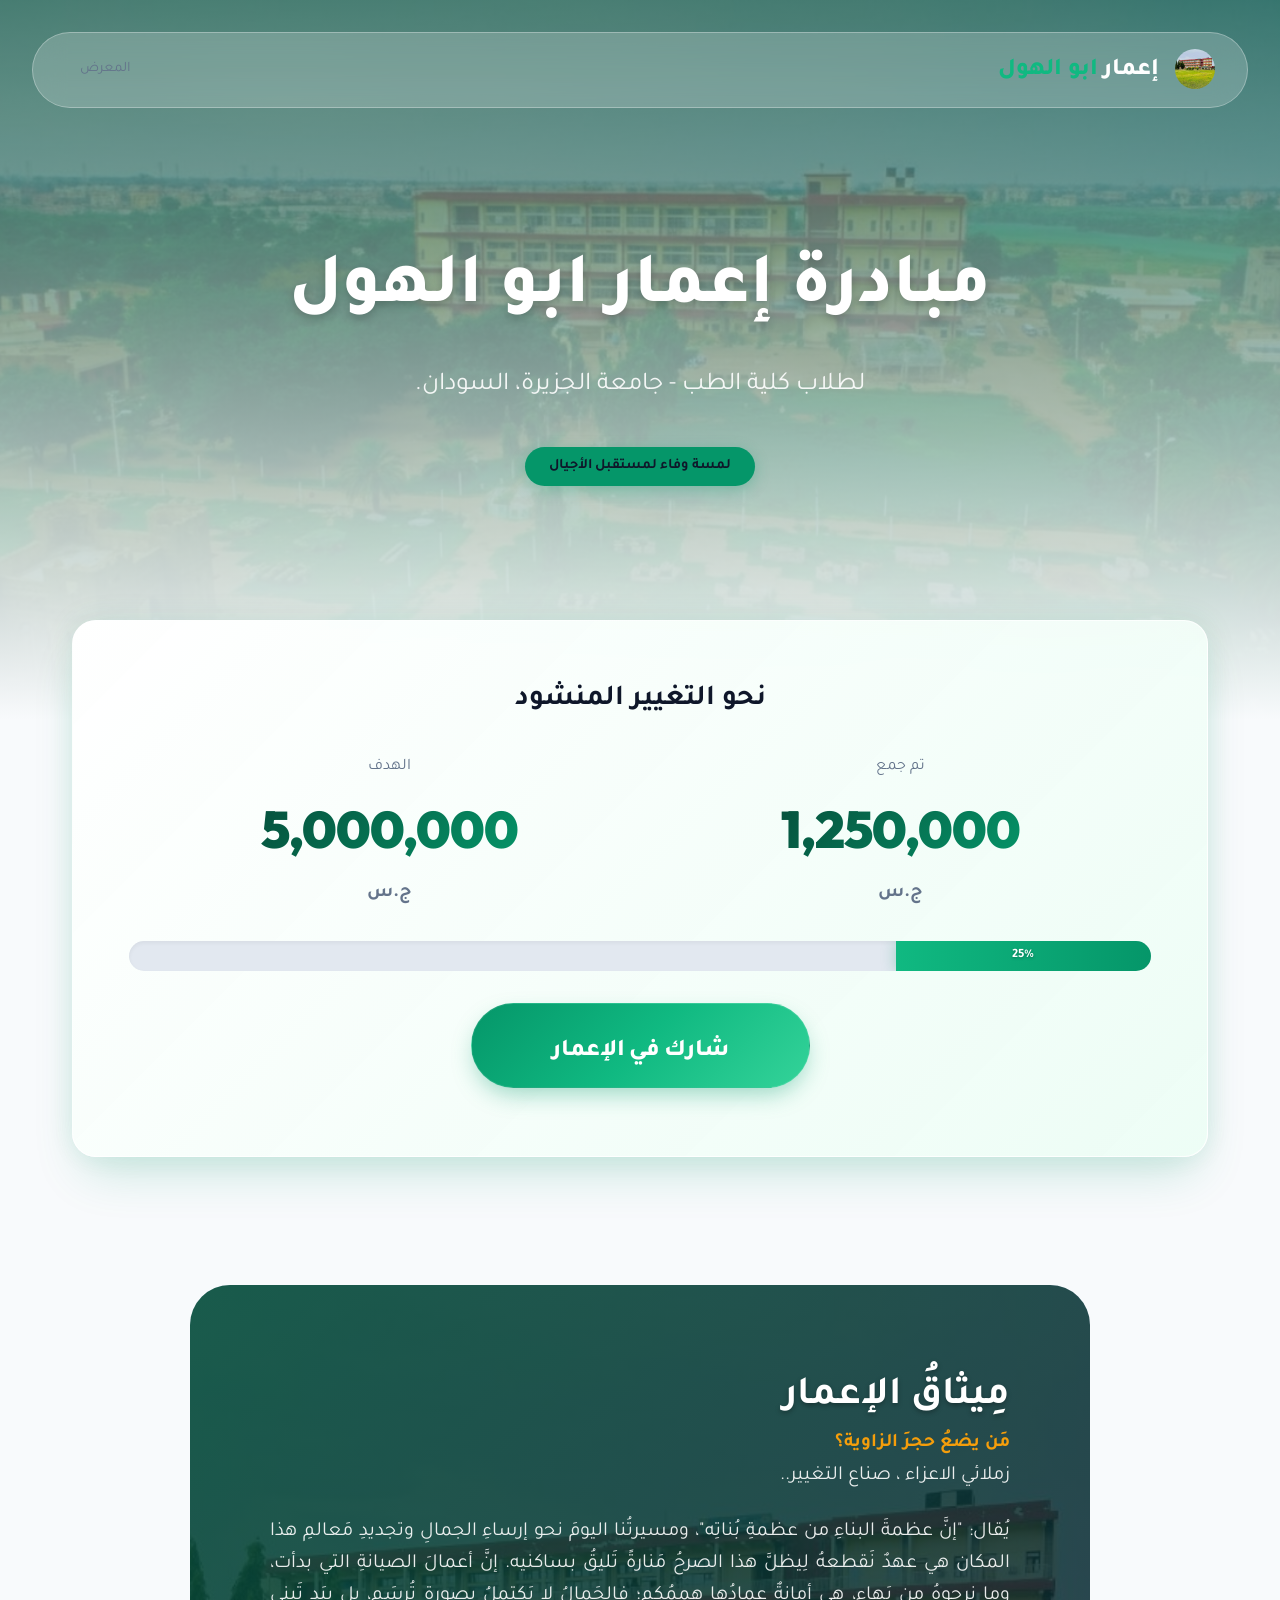
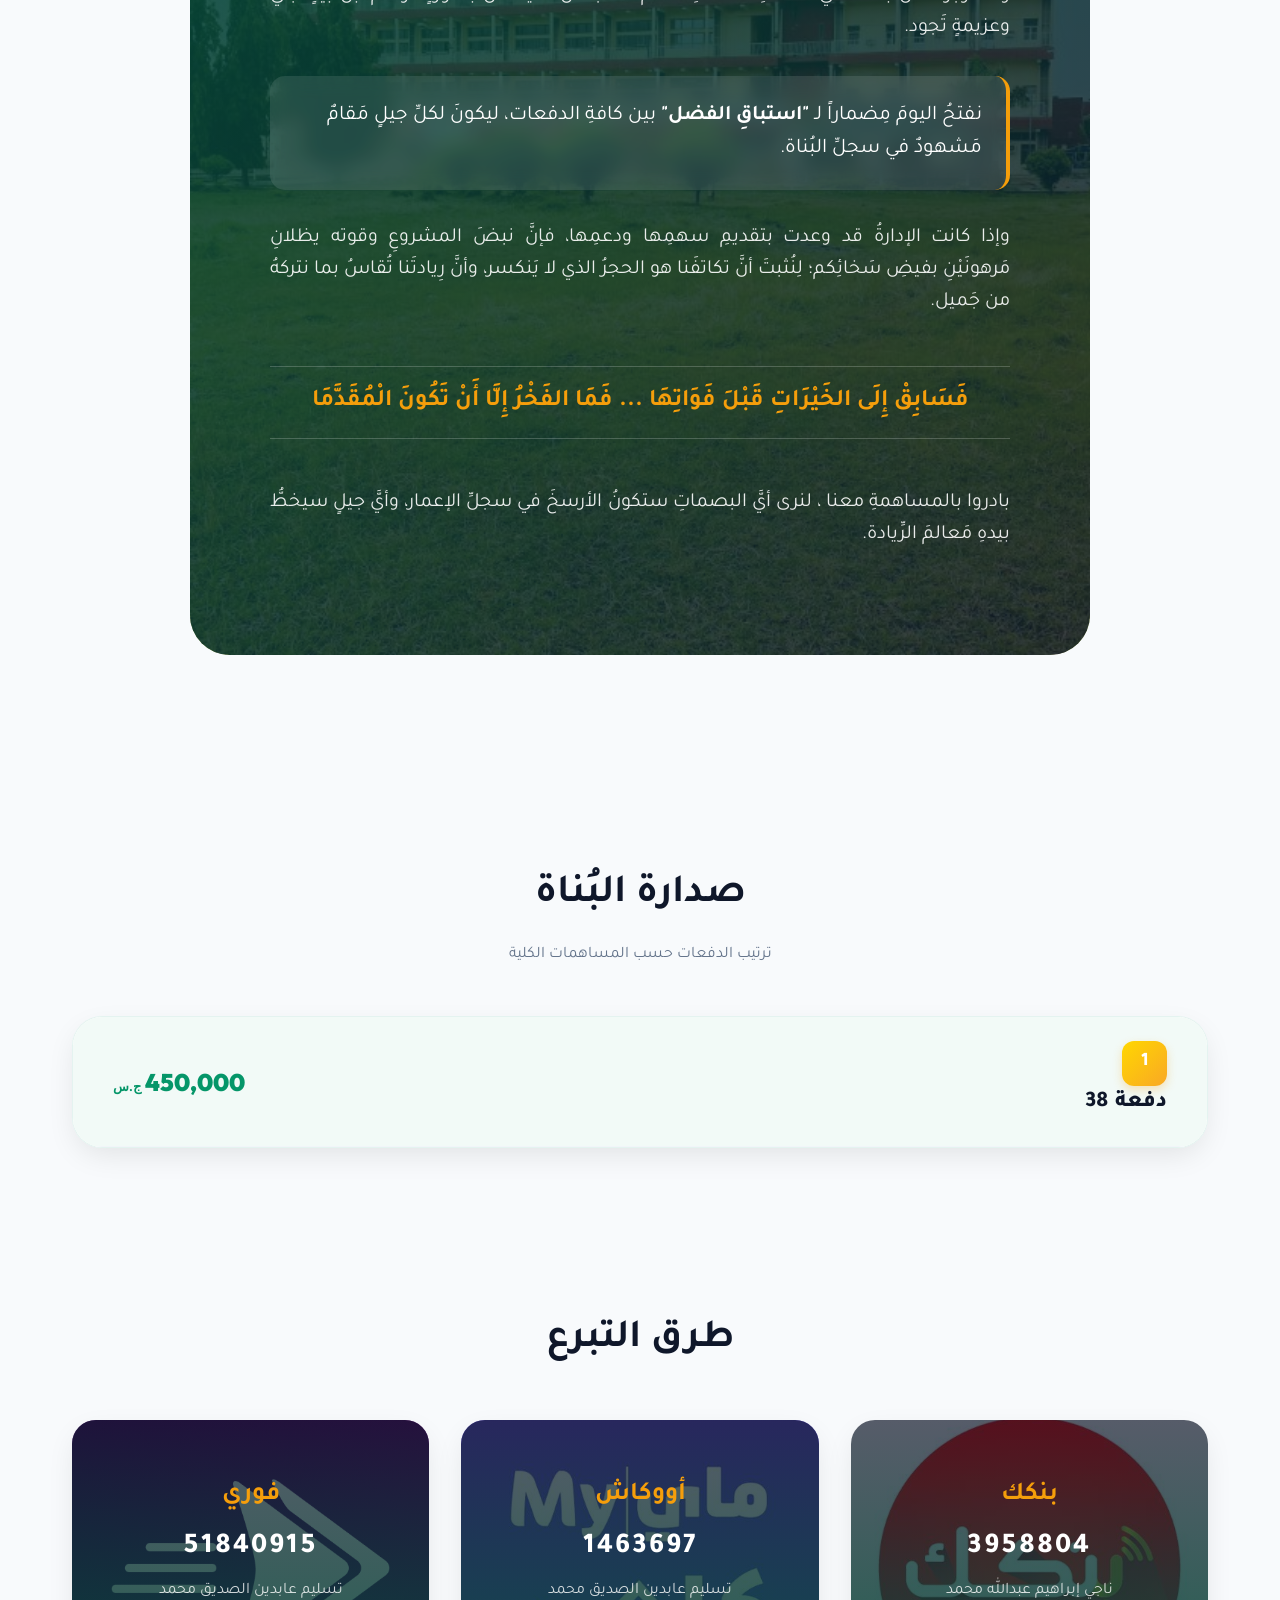
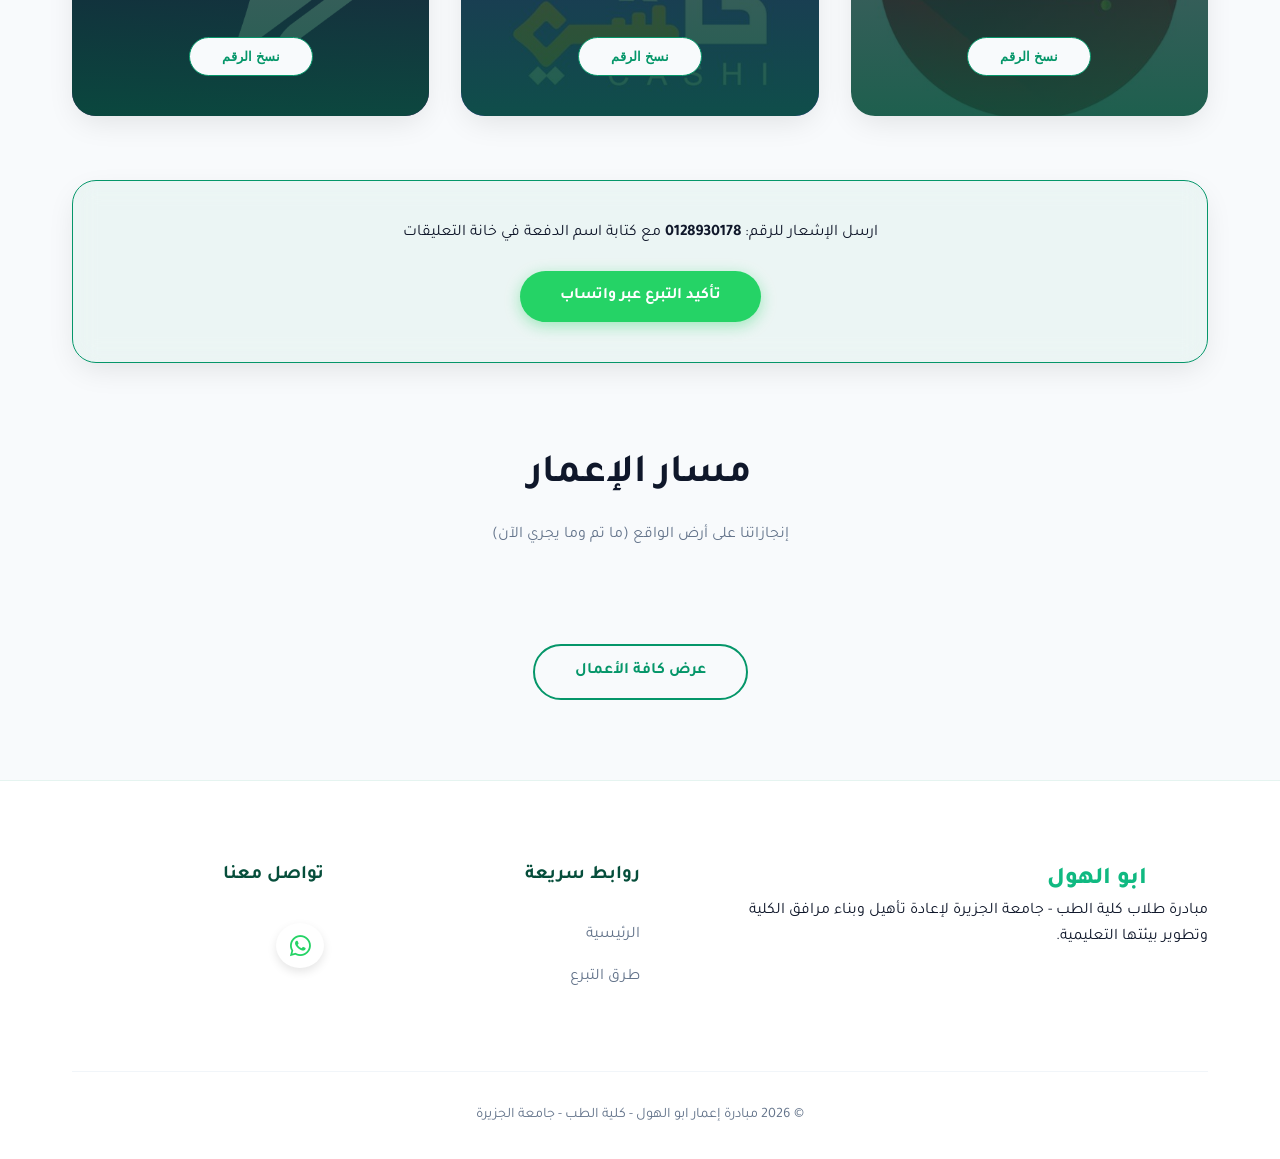
==== index.html @ e721c3b8 "Add files via upload" ====
<!DOCTYPE html>
<html lang="ar" dir="rtl">

<head>
    <meta charset="UTF-8">
    <meta name="viewport" content="width=device-width, initial-scale=1.0">
    <title>إعمار ابو الهول - مبادرة كلية الطب جامعة الجزيرة</title>
    <link rel="stylesheet" href="style.css">
    <link rel="preconnect" href="https://fonts.googleapis.com">
    <link rel="preconnect" href="https://fonts.gstatic.com" crossorigin>
    <link
        href="https://fonts.googleapis.com/css2?family=Outfit:wght@300;400;600;800&family=Tajawal:wght@300;400;700&display=swap"
        rel="stylesheet">
    <link rel="stylesheet" href="https://cdnjs.cloudflare.com/ajax/libs/font-awesome/6.4.0/css/all.min.css">
</head>

<body>
    <div id="app">
        <!-- Hero Section -->
        <header class="hero">
            <div class="hero-overlay"></div>
            <div class="container">
                <nav class="glass-nav">
                    <div class="logo">
                        <img src="assets/emmar.jpg" alt="Logo"
                            style="height: 40px; border-radius: 50%; vertical-align: middle; margin-left: 10px;">
                        إعمار<span>ابو الهول</span>
                    </div>
                    <div class="nav-links">
                        <a href="gallery.html" class="admin-link" style="margin-left: 15px;">المعرض</a>
                    </div>
                </nav>
                <div class="hero-content">
                    <h1 class="fade-in">مبادرة <span>إعمار ابو الهول</span></h1>
                    <p class="fade-in delay-1">لطلاب كلية الطب - جامعة الجزيرة، السودان.</p>
                    <div class="initiative-badge">لمسة وفاء لمستقبل الأجيال </div>
                </div>
            </div>
        </header>

        <!-- Fundraising Progress (Moved here for correct overlap) -->
        <section class="progress-section">
            <div class="container">
                <div class="glass-card progress-card">
                    <h2>نحو التغيير المنشود</h2>
                    <div class="progress-info">
                        <div class="stat">
                            <span class="label">تم جمع</span>
                            <span class="value" id="current-amount">0</span>
                            <span class="currency">ج.س</span>
                        </div>
                        <div class="stat">
                            <span class="label">الهدف</span>
                            <span class="value" id="target-amount">1,000,000</span>
                            <span class="currency">ج.س</span>
                        </div>
                    </div>
                    <div class="progress-bar-container">
                        <div class="progress-bar" id="progress-bar" style="width: 0%">
                            <span class="progress-percentage" id="progress-percentage">0%</span>
                        </div>
                    </div>
                    <div style="text-align: center; margin-top: 2rem;">
                        <a href="#bank-details" class="btn-primary donate-cta"> شارك في الإعمار </a>
                    </div>
                </div>
            </div>
        </section>

        <!--  -->
        <section class="manifesto">
            <div class="container">
                <div class="manifesto-card fade-in">
                    <div class="manifesto-header">
                        <h2>مِيثاقُ الإعمار</h2>
                        <span class="manifesto-subtitle">مَن يضعُ حجرَ الزاوية؟</span>
                    </div>
                    <div class="manifesto-body">
                        <p>زملائي الاعزاء ، صناع التغيير..</p>
                        <p>يُقال: "إنَّ عظمةَ البناءِ من عظمةِ بُناتِه"، ومسيرتُنا اليومَ نحو إرساءِ الجمالِ وتجديدِ
                            مَعالمِ هذا المكان هي عهدٌ نَقطعهُ لِيظلَّ هذا الصرحُ مَنارةً تَليقُ بساكنيه. إنَّ أعمالَ
                            الصيانةِ التي بدأت، وما نرجوهُ من بَهاء، هي أمانةٌ عِمادُها هِممُكم؛ فالجَمالُ لا يَكتملُ
                            بصورةٍ تُرسَم، بل بيَدٍ تَبني وعزيمةٍ تَجود.</p>
                        <div class="manifesto-highlight">
                            نفتحُ اليومَ مِضماراً لـ <strong>"استباقِ الفضل"</strong> بين كافةِ الدفعات، ليكونَ لكلِّ
                            جيلٍ مَقامٌ مَشهودٌ في سجلِّ البُناة.
                        </div>
                        <p>وإذا كانت الإدارةُ قد وعدت بتقديمِ سهمِها ودعمِها، فإنَّ نبضَ المشروعِ وقوته يظلانِ
                            مَرهونَيْنِ بفيضِ سَخائِكم؛ لِنُثبتَ أنَّ تكاتفَنا هو الحجرُ الذي لا يَنكسر، وأنَّ رِيادتَنا
                            تُقاسُ بما نتركهُ من جَميل.</p>
                        <div class="verse">
                            فَسَابِقْ إِلَى الخَيْرَاتِ قَبْلَ فَوَاتِهَا ... فَمَا الفَخْرُ إِلَّا أَنْ تَكُونَ
                            الْمُقَدَّمَا
                        </div>
                        <p>بادروا بالمساهمةِ معنا ، لنرى أيَّ البصماتِ ستكونُ الأرسخَ في سجلِّ الإعمار، وأيَّ جيلٍ
                            سيخطُّ بيدهِ مَعالمَ الرِّيادة.</p>
                    </div>
                </div>
            </div>
        </section>

        <!-- Leaderboard Section -->
        <section class="leaderboard-section">
            <div class="container">
                <h2 class="section-title">صدارة البُناة</h2>
                <p class="section-subtitle">ترتيب الدفعات حسب المساهمات الكلية</p>
                <div class="glass-card leaderboard-card">
                    <div id="leaderboard-container">
                        <!-- Dynamic leaderboard entries will load here -->
                    </div>
                </div>
            </div>
        </section>


        <!-- Bank Transfer Details -->
        <section class="bank-details" id="bank-details">
            <div class="container">
                <h2 class="section-title">طرق التبرع</h2>
                <div class="grid">
                    <div class="glass-card transfer-card" id="bank-bankak">
                        <div class="icon-bank"></div>
                        <h3>بنكك</h3>
                        <p class="account-number">3958804</p>
                        <p class="account-name">ناجي إبراهيم عبدالله محمد</p>
                        <button class="copy-btn" onclick="copyText('3958804')">نسخ الرقم</button>
                    </div>
                    <div class="glass-card transfer-card" id="bank-oowash">
                        <div class="icon-oowash"></div>
                        <h3>أووكاش</h3>
                        <p class="account-number">1463697</p>
                        <p class="account-name">تسليم عابدين الصديق محمد</p>
                        <button class="copy-btn" onclick="copyText('1463697')">نسخ الرقم</button>
                    </div>
                    <div class="glass-card transfer-card" id="bank-fawry">
                        <div class="icon-fawry"></div>
                        <h3>فوري</h3>
                        <p class="account-number">51840915</p>
                        <p class="account-name">تسليم عابدين الصديق محمد</p>
                        <button class="copy-btn" onclick="copyText('51840915')">نسخ الرقم</button>
                    </div>
                </div>
                <div class="instruction-banner glass-card">
                    <p>ارسل الإشعار للرقم: <strong>0128930178</strong> مع كتابة اسم الدفعة في خانة التعليقات</p>
                    <a href="https://wa.me/249128930178" target="_blank" class="whatsapp-btn">
                        تأكيد التبرع عبر واتساب
                    </a>
                </div>
            </div>
        </section>

        <section class="gallery">
            <div class="container">
                <h2 class="section-title">مسار الإعمار</h2>
                <p class="section-subtitle">إنجازاتنا على أرض الواقع (ما تم وما يجري الآن)</p>
                <div class="gallery-grid" id="work-progress-gallery">
                    <!-- Dynamic content will load here -->
                </div>
                <div class="view-all-container">
                    <a href="gallery.html?filter=progress" class="btn-outline">عرض كافة الأعمال</a>
                </div>
            </div>
        </section>


        <footer class="main-footer">
            <div class="container">
                <div class="footer-grid">
                    <div class="footer-col">
                        <div class="logo">إعمار<span>ابو الهول</span></div>
                        <p>مبادرة طلاب كلية الطب - جامعة الجزيرة لإعادة تأهيل وبناء مرافق الكلية وتطوير بيئتها
                            التعليمية.</p>
                    </div>
                    <div class="footer-col">
                        <h3>روابط سريعة</h3>
                        <ul>
                            <li><a href="#">الرئيسية</a></li>
                            <li><a href="#bank-details">طرق التبرع</a></li>
                        </ul>
                    </div>
                    <div class="footer-col">
                        <h3>تواصل معنا</h3>
                        <div class="social-icons">
                            <a href="https://wa.me/249128930178" target="_blank" class="social-icon whatsapp" title="تواصل عبر واتساب">
                                <i class="fab fa-whatsapp"></i>
                            </a>
                        </div>
                    </div>
                </div>
                <div class="footer-bottom">
                    <p>&copy; 2026 مبادرة إعمار ابو الهول - كلية الطب - جامعة الجزيرة</p>
                </div>
            </div>
        </footer>
    </div>

    <script src="app.js"></script>
</body>

</html>
---- style.css ----
:root {
    --primary: #059669; /* Emerald 600 */
    --primary-light: #10b981; /* Emerald 500 */
    --primary-dark: #064e3b; /* Emerald 900 */
    --accent: #f59e0b; /* Amber 500 */
    --bg-light: #f8fafc; /* Slate 50 */
    --card-bg: rgba(255, 255, 255, 0.8);
    --text-dark: #0f172a; /* Slate 900 */
    --text-muted: #64748b; /* Slate 500 */
    --glass-border: rgba(5, 150, 105, 0.1);
    --transition: all 0.3s cubic-bezier(0.4, 0, 0.2, 1);
    --shadow: 0 10px 30px -5px rgba(0, 0, 0, 0.1);
}

* {
    margin: 0;
    padding: 0;
    box-sizing: border-box;
}

body {
    font-family: 'Tajawal', 'Outfit', sans-serif;
    background-color: var(--bg-light);
    color: var(--text-dark);
    line-height: 1.6;
    overflow-x: hidden;
}

.container {
    max-width: 1200px;
    margin: 0 auto;
    padding: 0 2rem;
}

/* Glassmorphism Utilities */
.glass-card {
    background: var(--card-bg);
    backdrop-filter: blur(12px);
    -webkit-backdrop-filter: blur(12px);
    border: 1px solid var(--glass-border);
    border-radius: 24px;
    padding: 2.5rem;
    box-shadow: var(--shadow);
}

/* Animations */
@keyframes fadeInUp {
    from { opacity: 0; transform: translateY(30px); }
    to { opacity: 1; transform: translateY(0); }
}

.fade-in { animation: fadeInUp 0.8s ease-out forwards; }
.delay-1 { animation-delay: 0.2s; }

/* Hero Section */
.hero {
    position: relative;
    height: 80vh;
    min-height: 600px;
    display: flex;
    align-items: center;
    background: url('assets/uofg-med.jpg') center/cover no-repeat;
    background-attachment: fixed;
}

.hero-overlay {
    position: absolute;
    inset: 0;
    background: linear-gradient(to bottom, rgba(6, 78, 59, 0.7), rgba(248, 250, 252, 1));
}

.glass-nav {
    position: absolute;
    top: 2rem;
    left: 2rem;
    right: 2rem;
    display: flex;
    justify-content: space-between;
    align-items: center;
    padding: 1rem 2rem;
    background: rgba(255, 255, 255, 0.2);
    backdrop-filter: blur(15px);
    border-radius: 50px;
    border: 1px solid rgba(255, 255, 255, 0.3);
    z-index: 100;
}

.logo {
    font-size: 1.5rem;
    font-weight: 800;
    color: white;
}

.logo span { color: var(--primary-light); margin-right: 5px; }

.admin-link {
    color: var(--text-muted);
    text-decoration: none;
    font-size: 0.9rem;
    transition: var(--transition);
}

.admin-link:hover { color: var(--primary-light); }

.hero-content {
    position: relative;
    z-index: 1;
    text-align: center;
}

.hero h1 {
    font-size: 4.5rem;
    font-weight: 800;
    margin-bottom: 1rem;
    color: white;
    text-shadow: 0 4px 10px rgba(0,0,0,0.2);
}

.hero p {
    font-size: 1.6rem;
    color: rgba(255,255,255,0.9);
    margin-bottom: 2.5rem;
    font-weight: 400;
}

.initiative-badge {
    display: inline-block;
    padding: 0.5rem 1.5rem;
    background: var(--primary);
    border-radius: 50px;
    font-weight: 700;
    font-size: 0.9rem;
    box-shadow: 0 4px 15px rgba(5, 150, 105, 0.3);
}

/* Progress Section */
.progress-section {
    margin-top: -100px;
    position: relative;
    z-index: 10;
}

.progress-card {
    background: linear-gradient(135deg, rgba(255, 255, 255, 0.98), rgba(236, 253, 245, 0.95));
    backdrop-filter: blur(15px);
    border: 1px solid rgba(255, 255, 255, 0.8);
    box-shadow: 0 25px 50px -12px rgba(5, 150, 105, 0.2), 0 0 30px rgba(5, 150, 105, 0.1);
    padding: 3.5rem;
    position: relative;
    overflow: hidden;
}

.progress-card h2 {
    text-align: center;
    margin-bottom: 2rem;
    font-size: 1.8rem;
}

.progress-info {
    display: flex;
    justify-content: space-around;
    margin-bottom: 2rem;
}

.stat { text-align: center; }
.stat .label { display: block; color: var(--text-muted); font-size: 1rem; margin-bottom: 0.5rem; }
.stat .value { 
    display: block;
    font-size: 3.2rem; 
    font-weight: 900; 
    color: var(--primary); 
    font-family: 'Outfit', sans-serif;
    letter-spacing: -1px;
    margin: 0.5rem 0;
    background: linear-gradient(135deg, var(--primary-dark), var(--primary));
    background-clip: text;
    -webkit-background-clip: text;
    -webkit-text-fill-color: transparent;
}
.stat .currency { font-size: 1.2rem; color: var(--text-muted); font-weight: 700; }

.progress-bar-container {
    height: 30px;
    background: #e2e8f0;
    border-radius: 15px;
    overflow: hidden;
    position: relative;
    box-shadow: inset 0 2px 4px rgba(0,0,0,0.05);
}

@keyframes pulse-emerald {
    0% { transform: scale(1); box-shadow: 0 10px 20px -5px rgba(5, 150, 105, 0.4); }
    50% { transform: scale(1.02); box-shadow: 0 15px 30px -5px rgba(5, 150, 105, 0.5); }
    100% { transform: scale(1); box-shadow: 0 10px 20px -5px rgba(5, 150, 105, 0.4); }
}

.donate-cta {
    display: inline-block;
    width: auto !important;
    padding: 1.4rem 5rem !important;
    font-size: 1.5rem;
    font-weight: 800;
    font-family: 'Outfit', 'Tajawal', sans-serif;
    color: white !important;
    background: linear-gradient(135deg, #059669 0%, #10b981 50%, #34d399 100%);
    border-radius: 50px;
    box-shadow: 0 10px 25px -5px rgba(5, 150, 105, 0.4);
    transition: all 0.4s cubic-bezier(0.175, 0.885, 0.32, 1.275);
    text-decoration: none;
    position: relative;
    overflow: hidden;
    border: 1px solid rgba(255, 255, 255, 0.1);
    animation: pulse-emerald 2.5s infinite ease-in-out;
}

.donate-cta::before {
    content: '';
    position: absolute;
    top: 0;
    left: -100%;
    width: 100%;
    height: 100%;
    background: linear-gradient(90deg, transparent, rgba(255,255,255,0.3), transparent);
    transition: 0.6s;
}

.donate-cta:hover::before {
    left: 100%;
}

.donate-cta:hover {
    transform: translateY(-5px) scale(1.05);
    background: linear-gradient(135deg, #047857 0%, #059669 50%, #10b981 100%);
    box-shadow: 0 20px 35px -10px rgba(5, 150, 105, 0.5);
}

.progress-bar {
    height: 100%;
    background: linear-gradient(to left, var(--primary), var(--primary-light));
    width: 0;
    transition: width 1.5s ease-out;
    display: flex;
    align-items: center;
    justify-content: center;
    position: relative;
    box-shadow: 0 0 15px rgba(5, 150, 105, 0.3);
    animation: pulse-emerald 2s infinite;
}

.progress-percentage {
    font-size: 0.8rem;
    font-weight: 700;
    color: white;
    text-shadow: 0 1px 3px rgba(0,0,0,0.3);
}

/* Bank Details */
.bank-details { padding: 5rem 0; }
.section-title {
    text-align: center;
    font-size: 2.5rem;
    margin-bottom: 1rem;
}

.grid {
    display: grid;
    grid-template-columns: repeat(auto-fit, minmax(300px, 1fr));
    gap: 2rem;
    margin-top: 3rem;
}

.transfer-card {
    text-align: center;
    transition: var(--transition);
    position: relative;
    overflow: hidden;
    color: white;
    border: none;
}

#bank-bankak { background: url('assets/bank of khartoum.jpeg') center/cover no-repeat; }
#bank-oowash { background: url('assets/my cashi.jpeg') center/cover no-repeat; }
#bank-fawry { background: url('assets/فوري.png') center/cover no-repeat; }

.transfer-card::before {
    content: '';
    position: absolute;
    inset: 0;
    background: linear-gradient(to bottom, rgba(15, 23, 42, 0.7), rgba(6, 78, 59, 0.9));
    z-index: 1;
}

.transfer-card > * { position: relative; z-index: 2; }

.transfer-card h3 { margin: 1rem 0 0.5rem; color: var(--accent); font-size: 1.6rem; }
.account-number { font-size: 1.8rem; font-weight: 800; margin: 0.5rem 0; letter-spacing: 2px; color: white; }
.account-name { color: rgba(255,255,255,0.8); font-size: 1rem; }

.copy-btn {
    margin-top: 2rem;
    background: var(--bg-light);
    border: 1px solid var(--primary);
    color: var(--primary);
    padding: 0.7rem 2rem;
    border-radius: 50px;
    cursor: pointer;
    transition: var(--transition);
    font-weight: 700;
}

.copy-btn:hover { background: var(--primary); color: white; transform: scale(1.05); }

.whatsapp-btn {
    display: inline-flex;
    align-items: center;
    gap: 10px;
    margin-top: 1.5rem;
    background: #25D366;
    color: white;
    padding: 0.8rem 2.5rem;
    border-radius: 50px;
    text-decoration: none;
    font-weight: 700;
    transition: var(--transition);
    box-shadow: 0 4px 15px rgba(37, 211, 102, 0.4);
}

.whatsapp-btn:hover { background: #128C7E; transform: translateY(-3px); }

.instruction-banner {
    margin-top: 4rem;
    text-align: center;
    background: rgba(5, 150, 105, 0.05);
    border: 1px solid var(--primary);
}

/* Manifesto */
.manifesto { 
    padding: 8rem 0; 
    background: var(--bg-light);
    position: relative;
}

.manifesto-card {
    max-width: 900px;
    margin: 0 auto;
    padding: 5rem;
    border-radius: 40px;
    background: url('assets/emmar.jpg') center/cover no-repeat;
    background-attachment: fixed;
    position: relative;
    z-index: 2;
    overflow: hidden;
    color: white;
}

.manifesto-card::before {
    content: '';
    position: absolute;
    inset: 0;
    background: linear-gradient(135deg, rgba(6, 78, 59, 0.9), rgba(15, 23, 42, 0.8));
    z-index: -1;
}

.manifesto-header h2 { font-size: 2.5rem; color: white; text-shadow: 0 2px 5px rgba(0,0,0,0.3); }
.manifesto-subtitle { color: var(--accent); font-weight: 700; font-size: 1.2rem; }

.manifesto-body p { margin-bottom: 1.5rem; color: rgba(255, 255, 255, 0.9); font-size: 1.25rem; text-align: justify; }
.manifesto-highlight {
    background: rgba(255, 255, 255, 0.1);
    backdrop-filter: blur(10px);
    padding: 1.5rem;
    border-radius: 15px;
    margin: 2rem 0;
    border-right: 4px solid var(--accent);
    font-size: 1.3rem;
    color: white;
}

.verse {
    font-family: 'Tajawal', serif;
    font-size: 1.5rem;
    font-weight: 700;
    color: var(--accent);
    text-align: center;
    margin: 3rem 0;
    padding: 1rem;
    border-top: 1px solid rgba(255, 255, 255, 0.2);
    border-bottom: 1px solid rgba(255, 255, 255, 0.2);
}

/* Leaderboard */
.leaderboard-section { padding: 5rem 0; background: var(--bg-light); }
.leaderboard-card { padding: 0; overflow: hidden; border-radius: 30px; }

.leader-row {
    display: flex;
    justify-content: space-between;
    align-items: center;
    padding: 1.5rem 2.5rem;
    border-bottom: 1px solid #f1f5f9;
    transition: var(--transition);
    position: relative;
    overflow: hidden;
    background: white;
}

.leader-row::before {
    content: '';
    position: absolute;
    top: 0;
    right: 0;
    bottom: 0;
    width: var(--contribution-width, 0%);
    background: rgba(5, 150, 105, 0.05);
    z-index: 0;
    transition: width 1s ease-out;
}

.leader-row:hover {
    transform: translateX(-10px);
    background: rgba(5, 150, 105, 0.02);
    box-shadow: inset 5px 0 0 var(--primary);
}

.leader-row > * { position: relative; z-index: 1; }

.rank-badge {
    width: 45px;
    height: 45px;
    background: #e2e8f0;
    border-radius: 12px;
    display: flex;
    align-items: center;
    justify-content: center;
    font-weight: 800;
    color: var(--text-dark);
    font-size: 1.2rem;
    box-shadow: 0 2px 5px rgba(0,0,0,0.05);
}

.rank-1 .rank-badge { 
    background: linear-gradient(135deg, #ffd700, #f9a825); 
    color: white; 
    box-shadow: 0 4px 10px rgba(249, 168, 37, 0.3);
}
.rank-2 .rank-badge { 
    background: linear-gradient(135deg, #e2e8f0, #94a3b8); 
    color: white; 
}
.rank-3 .rank-badge { 
    background: linear-gradient(135deg, #fb923c, #c2410c); 
    color: white; 
}

.batch-name { font-size: 1.4rem; font-weight: 800; color: var(--text-dark); }
.batch-total { font-size: 1.5rem; font-weight: 900; color: var(--primary); font-family: 'Outfit', sans-serif; }

/* Status Badges */
.status-badge {
    position: absolute;
    top: 1rem;
    right: 1rem;
    padding: 0.3rem 1rem;
    border-radius: 50px;
    font-size: 0.8rem;
    font-weight: 700;
    color: white;
    z-index: 5;
    text-shadow: 0 1px 2px rgba(0,0,0,0.2);
}

.status-badge.done { background: var(--primary); }
.status-badge.ongoing { background: var(--accent); }

/* Gallery */
.gallery { padding-bottom: 5rem; }
.section-subtitle { text-align: center; color: var(--text-muted); margin-bottom: 3rem; }

.gallery-grid {
    display: grid;
    grid-template-columns: repeat(auto-fill, minmax(280px, 1fr));
    gap: 1.5rem;
}

.gallery-item {
    border-radius: 16px;
    overflow: hidden;
    background: var(--card-bg);
    border: 1px solid var(--glass-border);
}

.gallery-img { width: 100%; height: 200px; object-fit: cover; }
.gallery-info { padding: 1rem; }
.gallery-batch { font-weight: 700; color: var(--primary-light); }
.gallery-date { font-size: 0.8rem; color: var(--text-muted); float: left; }

/* Footer */
.main-footer {
    background: white;
    padding: 5rem 0 2rem;
    border-top: 1px solid var(--glass-border);
    color: var(--text-dark);
}

.footer-grid {
    display: grid;
    grid-template-columns: 2fr 1fr 1fr;
    gap: 4rem;
    margin-bottom: 4rem;
}

.footer-col h3 { margin-bottom: 2rem; color: var(--primary-dark); font-size: 1.2rem; }
.footer-col ul { list-style: none; }
.footer-col ul li { margin-bottom: 1rem; }
.footer-col ul li a { text-decoration: none; color: var(--text-muted); transition: var(--transition); }
.footer-col ul li a:hover { color: var(--primary); }

.social-icons { display: flex; gap: 1rem; }
.social-icon {
    text-decoration: none;
    padding: 0.8rem 1.5rem;
    border-radius: 12px;
    background: #f1f5f9;
    color: var(--text-dark);
    font-weight: 700;
    transition: var(--transition);
}

.social-icon.whatsapp:hover { background: #25D366; color: white; }

.footer-bottom {
    padding-top: 2rem;
    border-top: 1px solid #f1f5f9;
    text-align: center;
    color: var(--text-muted);
    font-size: 0.9rem;
}

/* Gallery Page Specific */
.gallery-page-header {
    padding: 12rem 0 6rem;
    position: relative;
    background: url('assets/uofg-med.jpg') center/cover no-repeat;
    background-attachment: fixed;
    text-align: center;
    color: white;
    overflow: hidden;
}

.gallery-page-header::before {
    content: '';
    position: absolute;
    inset: 0;
    background: linear-gradient(to bottom, rgba(6, 78, 59, 0.9), rgba(248, 250, 252, 1));
    z-index: 1;
}

.gallery-page-header .container { position: relative; z-index: 2; }
.gallery-page-header .section-title { color: white; margin-bottom: 1.5rem; font-size: 3.5rem; }
.gallery-page-header .section-subtitle { color: rgba(255, 255, 255, 0.9); font-size: 1.2rem; }

.filters {
    display: flex;
    justify-content: center;
    gap: 1rem;
    margin: 3rem 0;
    flex-wrap: wrap;
    position: relative;
    z-index: 5;
}

.filter-btn {
    padding: 0.8rem 2.5rem;
    border-radius: 50px;
    border: 1px solid rgba(5, 150, 105, 0.1);
    background: white;
    color: var(--text-muted);
    font-weight: 700;
    cursor: pointer;
    transition: var(--transition);
    box-shadow: 0 4px 6px -1px rgba(0, 0, 0, 0.05);
}

.filter-btn.active, .filter-btn:hover {
    background: var(--primary);
    color: white;
    border-color: var(--primary);
    transform: translateY(-2px);
    box-shadow: 0 10px 15px -3px rgba(5, 150, 105, 0.2);
}

.gallery-item {
    transition: var(--transition);
    cursor: pointer;
    overflow: hidden;
    background: white;
    border-radius: 20px;
    box-shadow: 0 4px 6px -1px rgba(0, 0, 0, 0.05);
}

.gallery-item:hover {
    transform: translateY(-5px);
    box-shadow: 0 20px 25px -5px rgba(0, 0, 0, 0.1), 0 10px 10px -5px rgba(0, 0, 0, 0.04);
}

.media-container {
    position: relative;
    width: 100%;
    aspect-ratio: 4/3;
    overflow: hidden;
    background: #f1f5f9;
}

.gallery-img {
    width: 100%;
    height: 100%;
    object-fit: cover;
    transition: transform 0.5s ease;
}

.gallery-item:hover .gallery-img {
    transform: scale(1.05);
}

.video-overlay {
    position: absolute;
    inset: 0;
    background: rgba(0, 0, 0, 0.2);
    display: flex;
    align-items: center;
    justify-content: center;
    color: white;
    font-size: 2rem;
    opacity: 0.8;
    pointer-events: none;
    transition: var(--transition);
}

.gallery-item:hover .video-overlay {
    opacity: 0;
}

.video-type video {
    background: black;
}


.view-all-container {
    text-align: center;
    margin-top: 3rem;
}

.btn-outline {
    display: inline-block;
    padding: 0.8rem 2.5rem;
    border: 2px solid var(--primary);
    color: var(--primary);
    border-radius: 50px;
    text-decoration: none;
    font-weight: 700;
    transition: var(--transition);
}

.btn-outline:hover {
    background: var(--primary);
    color: white;
}

.social-icons {
    display: flex;
    gap: 1.5rem;
    margin-top: 1rem;
}

.social-icon {
    width: 45px;
    height: 45px;
    background: white;
    color: var(--primary);
    border-radius: 50%;
    display: flex;
    align-items: center;
    justify-content: center;
    font-size: 1.5rem;
    transition: var(--transition);
    box-shadow: 0 4px 10px rgba(0,0,0,0.1);
    text-decoration: none;
}

.social-icon:hover {
    background: var(--primary);
    color: white;
    transform: translateY(-3px);
}

.social-icon.whatsapp {
    color: #25D366;
}
.social-icon.whatsapp:hover {
    background: #25D366;
    color: white;
}

/* Responsive Masterclass */
@media (max-width: 1024px) {
    .grid, .gallery-grid { grid-template-columns: repeat(2, 1fr); gap: 1.5rem; }
    .hero h1 { font-size: 3.5rem; }
}

@media (max-width: 768px) {
    :root { font-size: 14px; }
    
    .grid, .gallery-grid { grid-template-columns: 1fr; }
    
    .hero { height: 60vh; text-align: center; }
    .hero h1 { font-size: 2.8rem; }
    
    .progress-section { margin-top: -50px; }
    .progress-card { padding: 2rem; }
    .progress-info { flex-direction: column; gap: 1.5rem; }
    .stat .value { font-size: 2.5rem; }
    
    .manifesto-card { padding: 2rem; margin: 0 1rem; }
    
    .leader-row { padding: 1rem; flex-direction: column; text-align: center; gap: 1rem; }
    .leader-row:hover { transform: none; }
    
    .footer-grid { grid-template-columns: 1fr; text-align: center; gap: 3rem; }
    .social-icons { justify-content: center; }
}

@media (max-width: 480px) {
    .hero h1 { font-size: 2.2rem; }
    .section-title { font-size: 2rem; }
    
    .donate-cta { width: 100% !important; padding: 1.2rem 2rem !important; font-size: 1.2rem; }
    
    .gallery-item { min-height: 250px; }
}
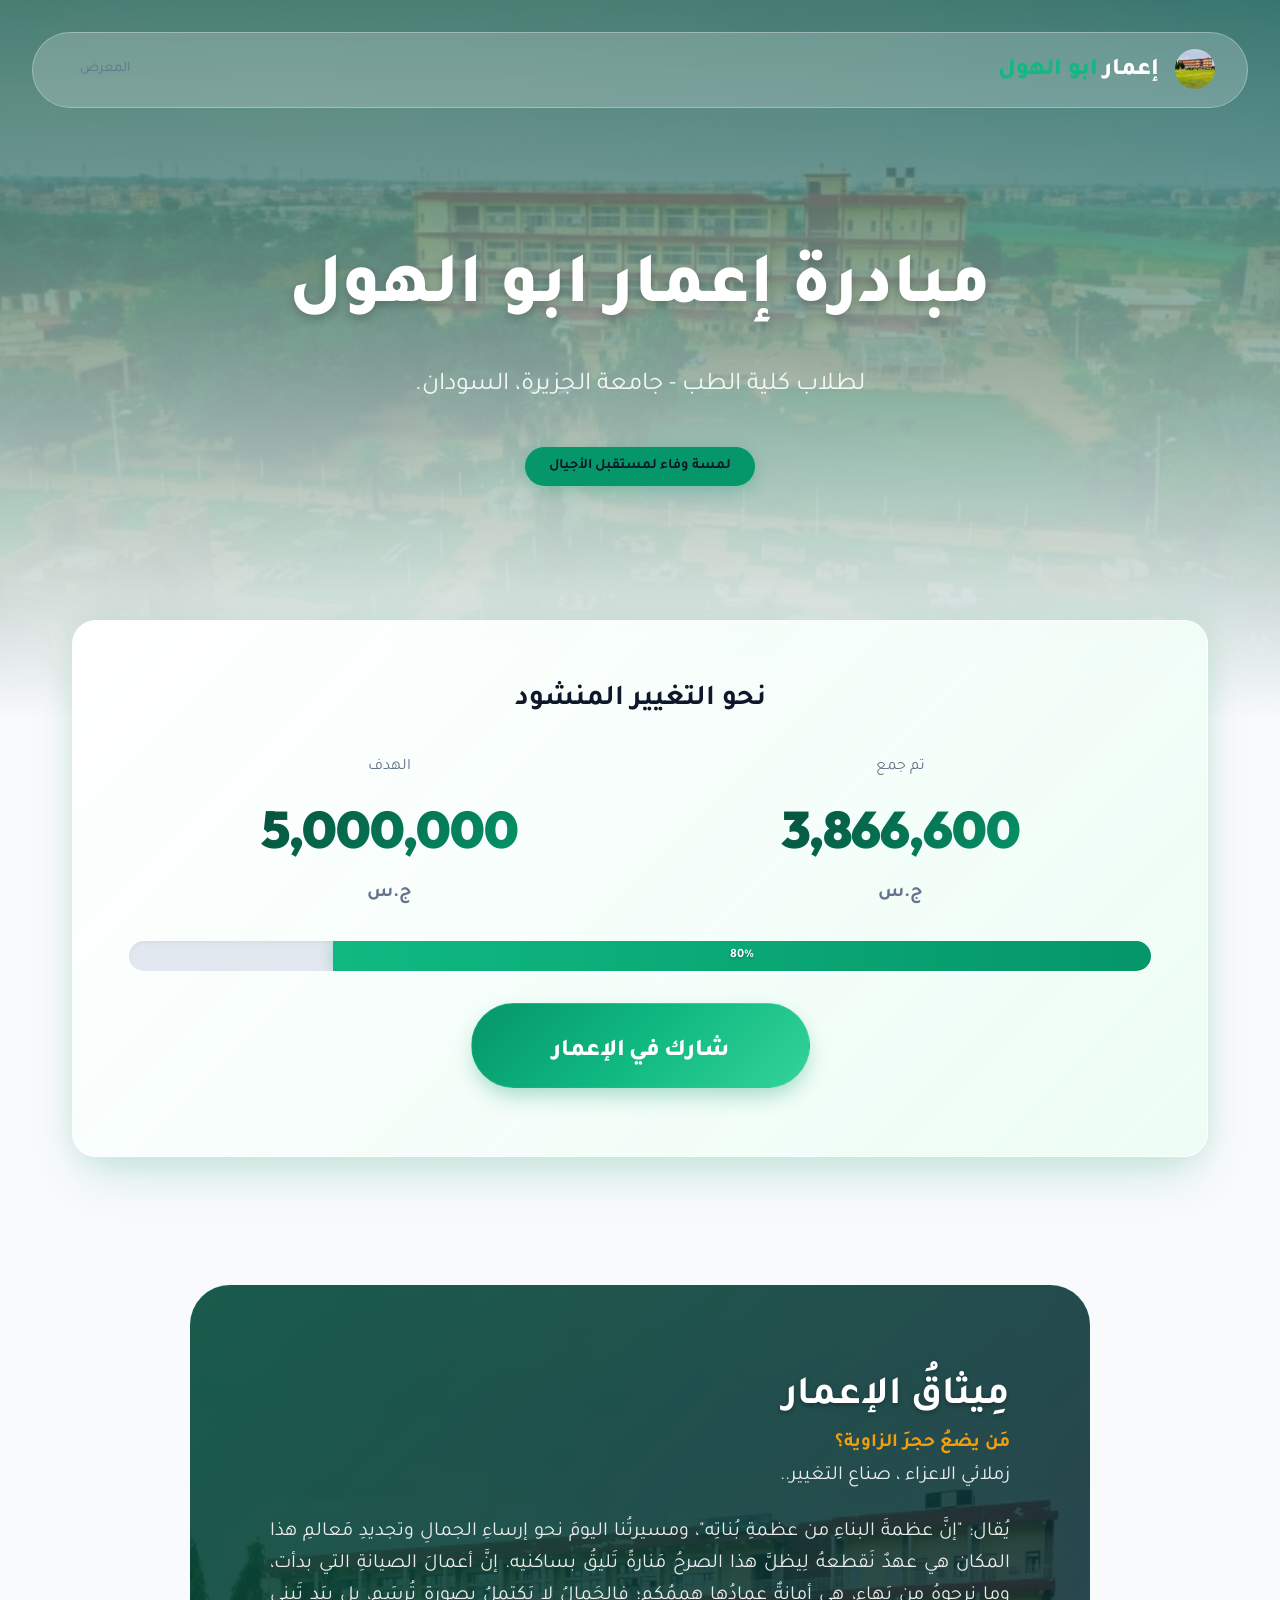
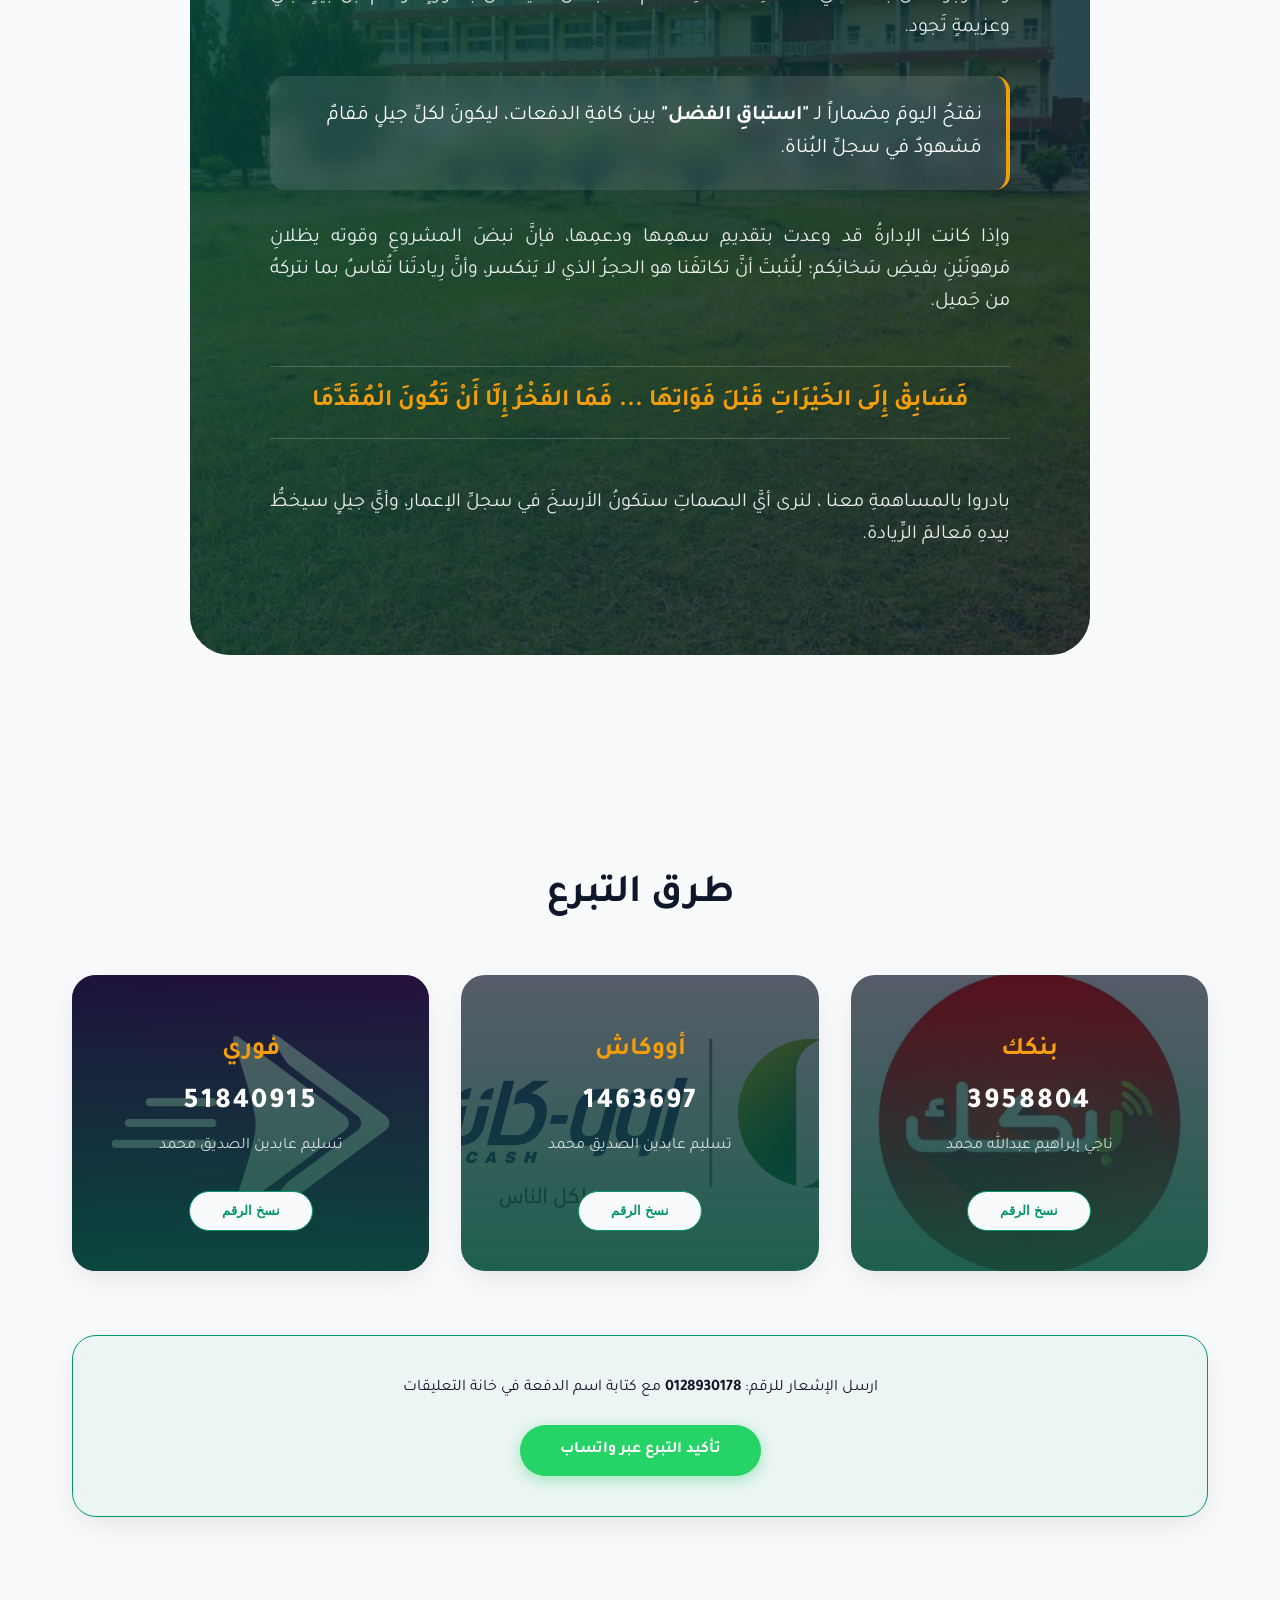
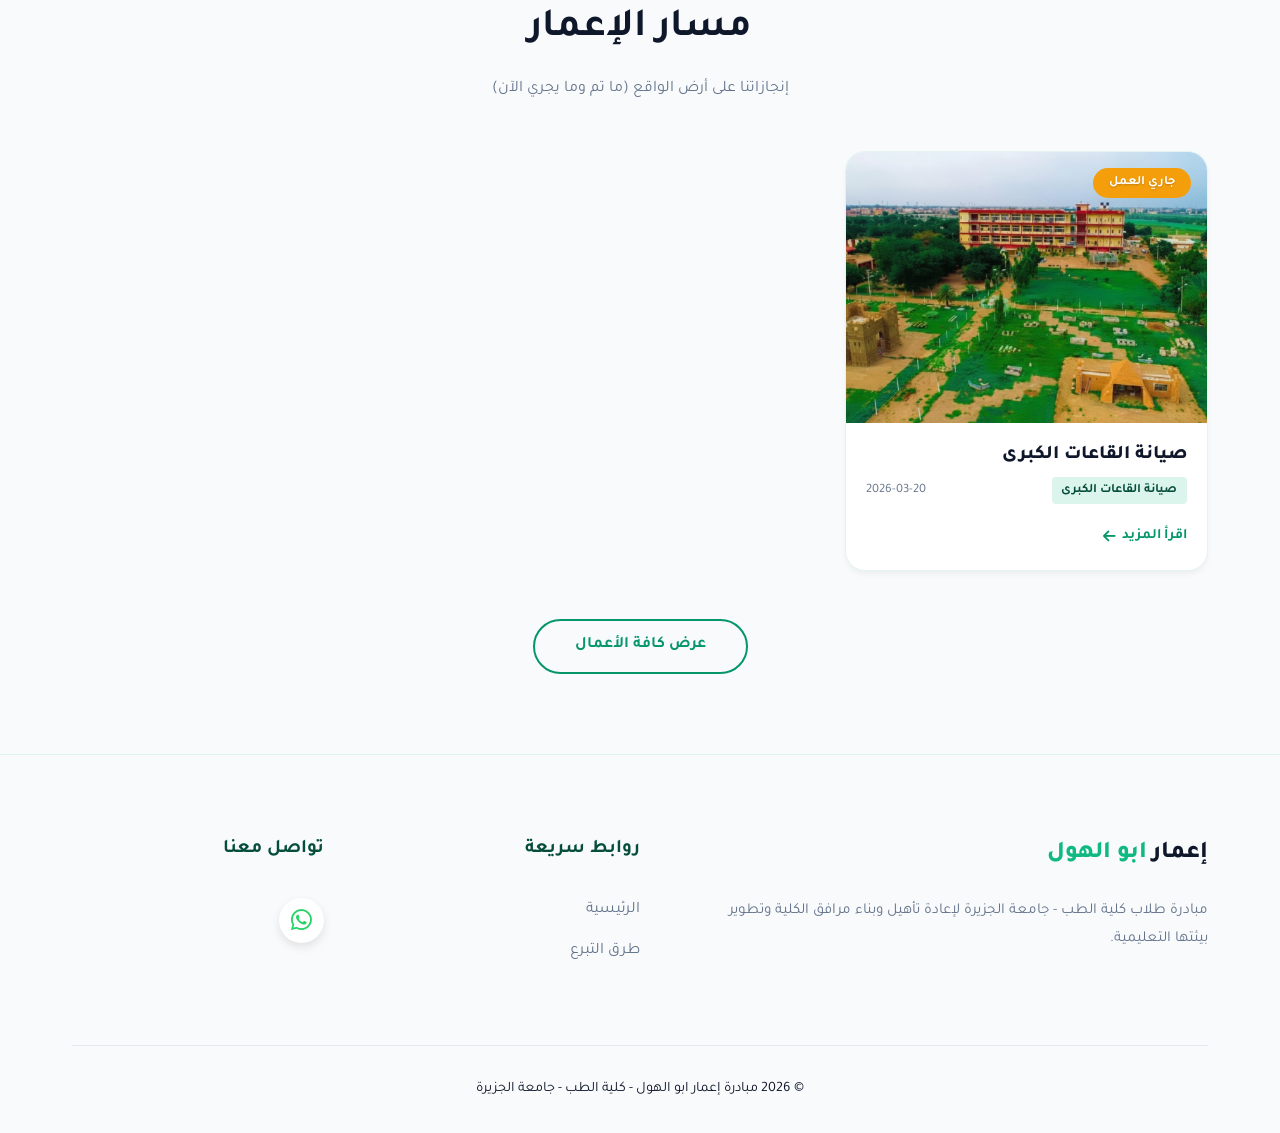
==== commit 9f7625d6: "Add files via upload" ====
--- a/index.html
+++ b/index.html
@@ -4,7 +4,25 @@
 <head>
     <meta charset="UTF-8">
     <meta name="viewport" content="width=device-width, initial-scale=1.0">
+    <!-- Meta Tags -->
     <title>إعمار ابو الهول - مبادرة كلية الطب جامعة الجزيرة</title>
+    <meta name="description" content="البوابة الرسمية لمبادرة إعمار مجمع ابو الهول - كلية الطب بجامعة الجزيرة. تابع التقدم، ساهم في الإعمار، وشارعنا النهضة.">
+    <meta name="keywords" content="إعمار ابو الهول, جامعة الجزيرة, كلية الطب, تبرعات السودان, تعمير مجمع ابو الهول">
+    <meta name="author" content="Emaar Abu El Hol Team">
+    
+    <!-- Open Graph / Facebook / WhatsApp -->
+    <meta property="og:type" content="website">
+    <meta property="og:url" content="https://emaarabuelhol.com/">
+    <meta property="og:title" content="إعمار ابو الهول | مبادرة كلية الطب">
+    <meta property="og:description" content="تابع عملية الإعمار، ساهم في الدفعات، واطلع على إنجازاتنا الميدانية لحظة بلحظة.">
+    <meta property="og:image" content="assets/emmar.jpg">
+
+    <!-- Twitter -->
+    <meta property="twitter:card" content="summary_large_image">
+    <meta property="twitter:title" content="إعمار ابو الهول | مبادرة كلية الطب">
+    <meta property="twitter:description" content="بوابة الشفافية ومتابعة التقدم لمبادرة إعمار مجمع ابو الهول الطبي.">
+    <meta property="twitter:image" content="assets/emmar.jpg">
+
     <link rel="stylesheet" href="style.css">
     <link rel="preconnect" href="https://fonts.googleapis.com">
     <link rel="preconnect" href="https://fonts.gstatic.com" crossorigin>
@@ -99,19 +117,6 @@
             </div>
         </section>
 
-        <!-- Leaderboard Section -->
-        <section class="leaderboard-section">
-            <div class="container">
-                <h2 class="section-title">صدارة البُناة</h2>
-                <p class="section-subtitle">ترتيب الدفعات حسب المساهمات الكلية</p>
-                <div class="glass-card leaderboard-card">
-                    <div id="leaderboard-container">
-                        <!-- Dynamic leaderboard entries will load here -->
-                    </div>
-                </div>
-            </div>
-        </section>
-
 
         <!-- Bank Transfer Details -->
         <section class="bank-details" id="bank-details">
--- a/style.css
+++ b/style.css
@@ -1,12 +1,19 @@
 :root {
-    --primary: #059669; /* Emerald 600 */
-    --primary-light: #10b981; /* Emerald 500 */
-    --primary-dark: #064e3b; /* Emerald 900 */
-    --accent: #f59e0b; /* Amber 500 */
-    --bg-light: #f8fafc; /* Slate 50 */
+    --primary: #059669;
+    /* Emerald 600 */
+    --primary-light: #10b981;
+    /* Emerald 500 */
+    --primary-dark: #064e3b;
+    /* Emerald 900 */
+    --accent: #f59e0b;
+    /* Amber 500 */
+    --bg-light: #f8fafc;
+    /* Slate 50 */
     --card-bg: rgba(255, 255, 255, 0.8);
-    --text-dark: #0f172a; /* Slate 900 */
-    --text-muted: #64748b; /* Slate 500 */
+    --text-dark: #0f172a;
+    /* Slate 900 */
+    --text-muted: #64748b;
+    /* Slate 500 */
     --glass-border: rgba(5, 150, 105, 0.1);
     --transition: all 0.3s cubic-bezier(0.4, 0, 0.2, 1);
     --shadow: 0 10px 30px -5px rgba(0, 0, 0, 0.1);
@@ -45,12 +52,24 @@
 
 /* Animations */
 @keyframes fadeInUp {
-    from { opacity: 0; transform: translateY(30px); }
-    to { opacity: 1; transform: translateY(0); }
-}
-
-.fade-in { animation: fadeInUp 0.8s ease-out forwards; }
-.delay-1 { animation-delay: 0.2s; }
+    from {
+        opacity: 0;
+        transform: translateY(30px);
+    }
+
+    to {
+        opacity: 1;
+        transform: translateY(0);
+    }
+}
+
+.fade-in {
+    animation: fadeInUp 0.8s ease-out forwards;
+}
+
+.delay-1 {
+    animation-delay: 0.2s;
+}
 
 /* Hero Section */
 .hero {
@@ -91,7 +110,10 @@
     color: white;
 }
 
-.logo span { color: var(--primary-light); margin-right: 5px; }
+.logo span {
+    color: var(--primary-light);
+    margin-right: 5px;
+}
 
 .admin-link {
     color: var(--text-muted);
@@ -100,7 +122,9 @@
     transition: var(--transition);
 }
 
-.admin-link:hover { color: var(--primary-light); }
+.admin-link:hover {
+    color: var(--primary-light);
+}
 
 .hero-content {
     position: relative;
@@ -113,12 +137,12 @@
     font-weight: 800;
     margin-bottom: 1rem;
     color: white;
-    text-shadow: 0 4px 10px rgba(0,0,0,0.2);
+    text-shadow: 0 4px 10px rgba(0, 0, 0, 0.2);
 }
 
 .hero p {
     font-size: 1.6rem;
-    color: rgba(255,255,255,0.9);
+    color: rgba(255, 255, 255, 0.9);
     margin-bottom: 2.5rem;
     font-weight: 400;
 }
@@ -162,13 +186,22 @@
     margin-bottom: 2rem;
 }
 
-.stat { text-align: center; }
-.stat .label { display: block; color: var(--text-muted); font-size: 1rem; margin-bottom: 0.5rem; }
-.stat .value { 
+.stat {
+    text-align: center;
+}
+
+.stat .label {
     display: block;
-    font-size: 3.2rem; 
-    font-weight: 900; 
-    color: var(--primary); 
+    color: var(--text-muted);
+    font-size: 1rem;
+    margin-bottom: 0.5rem;
+}
+
+.stat .value {
+    display: block;
+    font-size: 3.2rem;
+    font-weight: 900;
+    color: var(--primary);
     font-family: 'Outfit', sans-serif;
     letter-spacing: -1px;
     margin: 0.5rem 0;
@@ -177,7 +210,12 @@
     -webkit-background-clip: text;
     -webkit-text-fill-color: transparent;
 }
-.stat .currency { font-size: 1.2rem; color: var(--text-muted); font-weight: 700; }
+
+.stat .currency {
+    font-size: 1.2rem;
+    color: var(--text-muted);
+    font-weight: 700;
+}
 
 .progress-bar-container {
     height: 30px;
@@ -185,13 +223,24 @@
     border-radius: 15px;
     overflow: hidden;
     position: relative;
-    box-shadow: inset 0 2px 4px rgba(0,0,0,0.05);
+    box-shadow: inset 0 2px 4px rgba(0, 0, 0, 0.05);
 }
 
 @keyframes pulse-emerald {
-    0% { transform: scale(1); box-shadow: 0 10px 20px -5px rgba(5, 150, 105, 0.4); }
-    50% { transform: scale(1.02); box-shadow: 0 15px 30px -5px rgba(5, 150, 105, 0.5); }
-    100% { transform: scale(1); box-shadow: 0 10px 20px -5px rgba(5, 150, 105, 0.4); }
+    0% {
+        transform: scale(1);
+        box-shadow: 0 10px 20px -5px rgba(5, 150, 105, 0.4);
+    }
+
+    50% {
+        transform: scale(1.02);
+        box-shadow: 0 15px 30px -5px rgba(5, 150, 105, 0.5);
+    }
+
+    100% {
+        transform: scale(1);
+        box-shadow: 0 10px 20px -5px rgba(5, 150, 105, 0.4);
+    }
 }
 
 .donate-cta {
@@ -220,7 +269,7 @@
     left: -100%;
     width: 100%;
     height: 100%;
-    background: linear-gradient(90deg, transparent, rgba(255,255,255,0.3), transparent);
+    background: linear-gradient(90deg, transparent, rgba(255, 255, 255, 0.3), transparent);
     transition: 0.6s;
 }
 
@@ -251,11 +300,14 @@
     font-size: 0.8rem;
     font-weight: 700;
     color: white;
-    text-shadow: 0 1px 3px rgba(0,0,0,0.3);
+    text-shadow: 0 1px 3px rgba(0, 0, 0, 0.3);
 }
 
 /* Bank Details */
-.bank-details { padding: 5rem 0; }
+.bank-details {
+    padding: 5rem 0;
+}
+
 .section-title {
     text-align: center;
     font-size: 2.5rem;
@@ -278,9 +330,17 @@
     border: none;
 }
 
-#bank-bankak { background: url('assets/bank of khartoum.jpeg') center/cover no-repeat; }
-#bank-oowash { background: url('assets/my cashi.jpeg') center/cover no-repeat; }
-#bank-fawry { background: url('assets/فوري.png') center/cover no-repeat; }
+#bank-bankak {
+    background: url('assets/bank of khartoum.jpeg') center/cover no-repeat;
+}
+
+#bank-oowash {
+    background: url('assets/ocash.png') center/cover no-repeat;
+}
+
+#bank-fawry {
+    background: url('assets/فوري.png') center/cover no-repeat;
+}
 
 .transfer-card::before {
     content: '';
@@ -290,11 +350,29 @@
     z-index: 1;
 }
 
-.transfer-card > * { position: relative; z-index: 2; }
-
-.transfer-card h3 { margin: 1rem 0 0.5rem; color: var(--accent); font-size: 1.6rem; }
-.account-number { font-size: 1.8rem; font-weight: 800; margin: 0.5rem 0; letter-spacing: 2px; color: white; }
-.account-name { color: rgba(255,255,255,0.8); font-size: 1rem; }
+.transfer-card>* {
+    position: relative;
+    z-index: 2;
+}
+
+.transfer-card h3 {
+    margin: 1rem 0 0.5rem;
+    color: var(--accent);
+    font-size: 1.6rem;
+}
+
+.account-number {
+    font-size: 1.8rem;
+    font-weight: 800;
+    margin: 0.5rem 0;
+    letter-spacing: 2px;
+    color: white;
+}
+
+.account-name {
+    color: rgba(255, 255, 255, 0.8);
+    font-size: 1rem;
+}
 
 .copy-btn {
     margin-top: 2rem;
@@ -308,7 +386,11 @@
     font-weight: 700;
 }
 
-.copy-btn:hover { background: var(--primary); color: white; transform: scale(1.05); }
+.copy-btn:hover {
+    background: var(--primary);
+    color: white;
+    transform: scale(1.05);
+}
 
 .whatsapp-btn {
     display: inline-flex;
@@ -325,7 +407,10 @@
     box-shadow: 0 4px 15px rgba(37, 211, 102, 0.4);
 }
 
-.whatsapp-btn:hover { background: #128C7E; transform: translateY(-3px); }
+.whatsapp-btn:hover {
+    background: #128C7E;
+    transform: translateY(-3px);
+}
 
 .instruction-banner {
     margin-top: 4rem;
@@ -335,8 +420,8 @@
 }
 
 /* Manifesto */
-.manifesto { 
-    padding: 8rem 0; 
+.manifesto {
+    padding: 8rem 0;
     background: var(--bg-light);
     position: relative;
 }
@@ -362,10 +447,25 @@
     z-index: -1;
 }
 
-.manifesto-header h2 { font-size: 2.5rem; color: white; text-shadow: 0 2px 5px rgba(0,0,0,0.3); }
-.manifesto-subtitle { color: var(--accent); font-weight: 700; font-size: 1.2rem; }
-
-.manifesto-body p { margin-bottom: 1.5rem; color: rgba(255, 255, 255, 0.9); font-size: 1.25rem; text-align: justify; }
+.manifesto-header h2 {
+    font-size: 2.5rem;
+    color: white;
+    text-shadow: 0 2px 5px rgba(0, 0, 0, 0.3);
+}
+
+.manifesto-subtitle {
+    color: var(--accent);
+    font-weight: 700;
+    font-size: 1.2rem;
+}
+
+.manifesto-body p {
+    margin-bottom: 1.5rem;
+    color: rgba(255, 255, 255, 0.9);
+    font-size: 1.25rem;
+    text-align: justify;
+}
+
 .manifesto-highlight {
     background: rgba(255, 255, 255, 0.1);
     backdrop-filter: blur(10px);
@@ -390,71 +490,119 @@
 }
 
 /* Leaderboard */
-.leaderboard-section { padding: 5rem 0; background: var(--bg-light); }
-.leaderboard-card { padding: 0; overflow: hidden; border-radius: 30px; }
+.leaderboard-section {
+    padding: 5rem 0;
+    background: var(--bg-light);
+}
+
+.leaderboard-card {
+    padding: 0;
+    overflow: hidden;
+    border-radius: 30px;
+}
 
 .leader-row {
     display: flex;
     justify-content: space-between;
     align-items: center;
-    padding: 1.5rem 2.5rem;
-    border-bottom: 1px solid #f1f5f9;
+    padding: 1.2rem 2rem;
+    margin-bottom: 0.8rem;
+    border-radius: 18px;
     transition: var(--transition);
     position: relative;
     overflow: hidden;
-    background: white;
-}
-
+    background: rgba(255, 255, 255, 0.7);
+    backdrop-filter: blur(8px);
+    border: 1px solid rgba(255, 255, 255, 0.4);
+}
+
+/* The Animated Progress Bar */
 .leader-row::before {
     content: '';
     position: absolute;
     top: 0;
     right: 0;
     bottom: 0;
+    width: 0; /* Animated via JS after load */
+    background: linear-gradient(90deg, transparent, rgba(16, 185, 129, 0.08));
+    z-index: 0;
+    transition: width 1.5s cubic-bezier(0.16, 1, 0.3, 1);
+}
+
+.leader-row.animate-in::before {
     width: var(--contribution-width, 0%);
-    background: rgba(5, 150, 105, 0.05);
-    z-index: 0;
-    transition: width 1s ease-out;
 }
 
 .leader-row:hover {
-    transform: translateX(-10px);
-    background: rgba(5, 150, 105, 0.02);
-    box-shadow: inset 5px 0 0 var(--primary);
-}
-
-.leader-row > * { position: relative; z-index: 1; }
+    transform: scale(1.02);
+    box-shadow: 0 10px 20px -10px rgba(0, 0, 0, 0.1);
+    background: white;
+}
+
+.leader-row>* {
+    position: relative;
+    z-index: 1;
+}
 
 .rank-badge {
-    width: 45px;
-    height: 45px;
-    background: #e2e8f0;
+    width: 42px;
+    height: 42px;
+    background: #f1f5f9;
     border-radius: 12px;
     display: flex;
     align-items: center;
     justify-content: center;
     font-weight: 800;
     color: var(--text-dark);
-    font-size: 1.2rem;
-    box-shadow: 0 2px 5px rgba(0,0,0,0.05);
-}
-
-.rank-1 .rank-badge { 
-    background: linear-gradient(135deg, #ffd700, #f9a825); 
-    color: white; 
-    box-shadow: 0 4px 10px rgba(249, 168, 37, 0.3);
-}
-.rank-2 .rank-badge { 
-    background: linear-gradient(135deg, #e2e8f0, #94a3b8); 
-    color: white; 
-}
-.rank-3 .rank-badge { 
-    background: linear-gradient(135deg, #fb923c, #c2410c); 
-    color: white; 
-}
-
-.batch-name { font-size: 1.4rem; font-weight: 800; color: var(--text-dark); }
-.batch-total { font-size: 1.5rem; font-weight: 900; color: var(--primary); font-family: 'Outfit', sans-serif; }
+    font-size: 1.1rem;
+    transition: var(--transition);
+}
+
+/* Rank 1 (Gold/Emerald Hybrid) */
+.rank-1 {
+    background: linear-gradient(135deg, rgba(255, 215, 0, 0.05), rgba(255, 255, 255, 0.8));
+    border-color: rgba(255, 215, 0, 0.2);
+}
+.rank-1 .rank-badge {
+    background: linear-gradient(135deg, #FFD700, #F97316);
+    color: white;
+    box-shadow: 0 4px 12px rgba(249, 115, 22, 0.3);
+}
+
+/* Rank 2 (Silver) */
+.rank-2 {
+    background: linear-gradient(135deg, rgba(148, 163, 184, 0.05), rgba(255, 255, 255, 0.8));
+}
+.rank-2 .rank-badge {
+    background: linear-gradient(135deg, #94A3B8, #475569);
+    color: white;
+}
+
+/* Rank 3 (Bronze) */
+.rank-3 {
+    background: linear-gradient(135deg, rgba(251, 146, 60, 0.05), rgba(255, 255, 255, 0.8));
+}
+.rank-3 .rank-badge {
+    background: linear-gradient(135deg, #D97706, #78350F);
+    color: white;
+}
+
+.batch-name {
+    font-size: 1.25rem;
+    font-weight: 750;
+    color: var(--text-dark);
+    letter-spacing: -0.02em;
+}
+
+.batch-total {
+    font-size: 1.4rem;
+    font-weight: 850;
+    color: var(--primary);
+    font-family: 'Outfit', sans-serif;
+    display: flex;
+    align-items: center;
+    gap: 5px;
+}
 
 /* Status Badges */
 .status-badge {
@@ -467,15 +615,27 @@
     font-weight: 700;
     color: white;
     z-index: 5;
-    text-shadow: 0 1px 2px rgba(0,0,0,0.2);
-}
-
-.status-badge.done { background: var(--primary); }
-.status-badge.ongoing { background: var(--accent); }
+    text-shadow: 0 1px 2px rgba(0, 0, 0, 0.2);
+}
+
+.status-badge.done {
+    background: var(--primary);
+}
+
+.status-badge.ongoing {
+    background: var(--accent);
+}
 
 /* Gallery */
-.gallery { padding-bottom: 5rem; }
-.section-subtitle { text-align: center; color: var(--text-muted); margin-bottom: 3rem; }
+.gallery {
+    padding-bottom: 5rem;
+}
+
+.section-subtitle {
+    text-align: center;
+    color: var(--text-muted);
+    margin-bottom: 3rem;
+}
 
 .gallery-grid {
     display: grid;
@@ -490,17 +650,73 @@
     border: 1px solid var(--glass-border);
 }
 
-.gallery-img { width: 100%; height: 200px; object-fit: cover; }
-.gallery-info { padding: 1rem; }
-.gallery-batch { font-weight: 700; color: var(--primary-light); }
-.gallery-date { font-size: 0.8rem; color: var(--text-muted); float: left; }
+.gallery-img {
+    width: 100%;
+    height: 200px;
+    object-fit: cover;
+}
+
+.gallery-info {
+    padding: 1.25rem;
+}
+
+.gallery-title {
+    font-size: 1.2rem;
+    font-weight: 800;
+    color: var(--text-dark);
+    margin-bottom: 0.5rem;
+    line-height: 1.4;
+}
+
+.gallery-meta {
+    display: flex;
+    justify-content: space-between;
+    align-items: center;
+    margin-bottom: 0.5rem;
+}
+
+.gallery-batch {
+    font-size: 0.8rem;
+    font-weight: 700;
+    color: var(--primary-dark);
+    background: rgba(16, 185, 129, 0.15);
+    padding: 0.2rem 0.6rem;
+    border-radius: 4px;
+}
+
+.gallery-date {
+    font-size: 0.8rem;
+    color: var(--text-muted);
+}
+
+.gallery-text {
+    margin-top: 0.8rem;
+    color: var(--text-muted);
+    font-size: 0.95rem;
+    line-height: 1.6;
+    text-align: justify;
+    border-top: 1px solid var(--glass-border);
+    padding-top: 0.8rem;
+}
 
 /* Footer */
 .main-footer {
-    background: white;
+    background: #f8fafc;
     padding: 5rem 0 2rem;
     border-top: 1px solid var(--glass-border);
     color: var(--text-dark);
+}
+
+.main-footer .logo {
+    color: var(--text-dark);
+    margin-bottom: 1.5rem;
+    display: inline-block;
+}
+
+.main-footer .footer-col p {
+    color: var(--text-muted);
+    font-size: 0.95rem;
+    line-height: 1.8;
 }
 
 .footer-grid {
@@ -510,30 +726,60 @@
     margin-bottom: 4rem;
 }
 
-.footer-col h3 { margin-bottom: 2rem; color: var(--primary-dark); font-size: 1.2rem; }
-.footer-col ul { list-style: none; }
-.footer-col ul li { margin-bottom: 1rem; }
-.footer-col ul li a { text-decoration: none; color: var(--text-muted); transition: var(--transition); }
-.footer-col ul li a:hover { color: var(--primary); }
-
-.social-icons { display: flex; gap: 1rem; }
+.footer-col h3 {
+    margin-bottom: 2rem;
+    color: var(--primary-dark);
+    font-size: 1.2rem;
+}
+
+.footer-col ul {
+    list-style: none;
+}
+
+.footer-col ul li {
+    margin-bottom: 1rem;
+}
+
+.footer-col ul li a {
+    text-decoration: none;
+    color: var(--text-muted);
+    transition: var(--transition);
+}
+
+.footer-col ul li a:hover {
+    color: var(--primary);
+}
+
+.social-icons {
+    display: flex;
+    gap: 1rem;
+}
+
 .social-icon {
     text-decoration: none;
-    padding: 0.8rem 1.5rem;
+    width: 45px;
+    height: 45px;
     border-radius: 12px;
-    background: #f1f5f9;
+    background: white;
+    box-shadow: 0 2px 5px rgba(0,0,0,0.05);
     color: var(--text-dark);
-    font-weight: 700;
-    transition: var(--transition);
-}
-
-.social-icon.whatsapp:hover { background: #25D366; color: white; }
+    display: flex;
+    align-items: center;
+    justify-content: center;
+    font-size: 1.2rem;
+    transition: var(--transition);
+}
+
+.social-icon.whatsapp:hover {
+    background: #25D366;
+    color: white;
+}
 
 .footer-bottom {
     padding-top: 2rem;
-    border-top: 1px solid #f1f5f9;
+    border-top: 1px solid #e2e8f0;
     text-align: center;
-    color: var(--text-muted);
+    color: var(--text-dark);
     font-size: 0.9rem;
 }
 
@@ -556,9 +802,21 @@
     z-index: 1;
 }
 
-.gallery-page-header .container { position: relative; z-index: 2; }
-.gallery-page-header .section-title { color: white; margin-bottom: 1.5rem; font-size: 3.5rem; }
-.gallery-page-header .section-subtitle { color: rgba(255, 255, 255, 0.9); font-size: 1.2rem; }
+.gallery-page-header .container {
+    position: relative;
+    z-index: 2;
+}
+
+.gallery-page-header .section-title {
+    color: white;
+    margin-bottom: 1.5rem;
+    font-size: 3.5rem;
+}
+
+.gallery-page-header .section-subtitle {
+    color: rgba(255, 255, 255, 0.9);
+    font-size: 1.2rem;
+}
 
 .filters {
     display: flex;
@@ -582,7 +840,8 @@
     box-shadow: 0 4px 6px -1px rgba(0, 0, 0, 0.05);
 }
 
-.filter-btn.active, .filter-btn:hover {
+.filter-btn.active,
+.filter-btn:hover {
     background: var(--primary);
     color: white;
     border-color: var(--primary);
@@ -684,7 +943,7 @@
     justify-content: center;
     font-size: 1.5rem;
     transition: var(--transition);
-    box-shadow: 0 4px 10px rgba(0,0,0,0.1);
+    box-shadow: 0 4px 10px rgba(0, 0, 0, 0.1);
     text-decoration: none;
 }
 
@@ -697,6 +956,7 @@
 .social-icon.whatsapp {
     color: #25D366;
 }
+
 .social-icon.whatsapp:hover {
     background: #25D366;
     color: white;
@@ -704,37 +964,446 @@
 
 /* Responsive Masterclass */
 @media (max-width: 1024px) {
-    .grid, .gallery-grid { grid-template-columns: repeat(2, 1fr); gap: 1.5rem; }
-    .hero h1 { font-size: 3.5rem; }
+
+    .grid,
+    .gallery-grid {
+        grid-template-columns: repeat(2, 1fr);
+        gap: 1.5rem;
+    }
+
+    .hero h1 {
+        font-size: 3.5rem;
+    }
 }
 
 @media (max-width: 768px) {
-    :root { font-size: 14px; }
-    
-    .grid, .gallery-grid { grid-template-columns: 1fr; }
-    
-    .hero { height: 60vh; text-align: center; }
-    .hero h1 { font-size: 2.8rem; }
-    
-    .progress-section { margin-top: -50px; }
-    .progress-card { padding: 2rem; }
-    .progress-info { flex-direction: column; gap: 1.5rem; }
-    .stat .value { font-size: 2.5rem; }
-    
-    .manifesto-card { padding: 2rem; margin: 0 1rem; }
-    
-    .leader-row { padding: 1rem; flex-direction: column; text-align: center; gap: 1rem; }
-    .leader-row:hover { transform: none; }
-    
-    .footer-grid { grid-template-columns: 1fr; text-align: center; gap: 3rem; }
-    .social-icons { justify-content: center; }
+    :root {
+        font-size: 14px;
+    }
+
+    .grid,
+    .gallery-grid {
+        grid-template-columns: 1fr;
+    }
+
+    .hero {
+        height: 60vh;
+        text-align: center;
+    }
+
+    .hero h1 {
+        font-size: 2.8rem;
+    }
+
+    .progress-section {
+        margin-top: -50px;
+    }
+
+    .progress-card {
+        padding: 2rem;
+    }
+
+    .progress-info {
+        flex-direction: column;
+        gap: 1.5rem;
+    }
+
+    .stat .value {
+        font-size: 2.5rem;
+    }
+
+    .manifesto-card {
+        padding: 2rem;
+        margin: 0 1rem;
+    }
+
+    .leader-row {
+        padding: 1rem;
+        flex-direction: column;
+        text-align: center;
+        gap: 1rem;
+    }
+
+    .leader-row:hover {
+        transform: none;
+    }
+
+    .footer-grid {
+        grid-template-columns: 1fr;
+        text-align: center;
+        gap: 3rem;
+    }
+
+    .social-icons {
+        justify-content: center;
+    }
 }
 
 @media (max-width: 480px) {
-    .hero h1 { font-size: 2.2rem; }
-    .section-title { font-size: 2rem; }
-    
-    .donate-cta { width: 100% !important; padding: 1.2rem 2rem !important; font-size: 1.2rem; }
-    
-    .gallery-item { min-height: 250px; }
-}
+    .hero h1 {
+        font-size: 2.2rem;
+    }
+
+    .section-title {
+        font-size: 2rem;
+    }
+
+    .donate-cta {
+        width: 100% !important;
+        padding: 1.2rem 2rem !important;
+        font-size: 1.2rem;
+    }
+
+    .gallery-item {
+        min-height: 250px;
+    }
+}
+
+/* ==============================
+   Read More Link on Gallery Cards
+   ============================== */
+.read-more-link {
+    display: inline-flex;
+    align-items: center;
+    gap: 6px;
+    margin-top: 0.8rem;
+    color: var(--primary);
+    font-weight: 700;
+    font-size: 0.9rem;
+    transition: var(--transition);
+}
+
+.gallery-item:hover .read-more-link {
+    color: var(--primary-dark);
+    gap: 10px;
+}
+
+a.gallery-item {
+    display: block;
+}
+
+/* ==============================
+   Post Detail Page Styles
+   ============================== */
+
+/* Post Hero / Header Bar */
+.post-hero {
+    padding: 10rem 0 3rem;
+    position: relative;
+    background: linear-gradient(135deg, var(--primary-dark), var(--primary));
+}
+
+.post-hero::before {
+    content: '';
+    position: absolute;
+    inset: 0;
+    background: url('assets/uofg-med.jpg') center/cover no-repeat;
+    opacity: 0.15;
+}
+
+.post-hero .container {
+    position: relative;
+    z-index: 2;
+}
+
+.post-back-link {
+    display: inline-flex;
+    align-items: center;
+    gap: 8px;
+    color: rgba(255, 255, 255, 0.9);
+    text-decoration: none;
+    font-weight: 700;
+    font-size: 1rem;
+    padding: 0.6rem 1.5rem;
+    background: rgba(255, 255, 255, 0.15);
+    backdrop-filter: blur(10px);
+    border-radius: 50px;
+    border: 1px solid rgba(255, 255, 255, 0.2);
+    transition: var(--transition);
+}
+
+.post-back-link:hover {
+    background: rgba(255, 255, 255, 0.25);
+    transform: translateX(5px);
+}
+
+/* Post Article Container */
+.post-article {
+    max-width: 850px;
+    margin: -2rem auto 0;
+    padding: 0 2rem 4rem;
+    position: relative;
+    z-index: 10;
+}
+
+/* Post Header */
+.post-header {
+    background: white;
+    border-radius: 24px 24px 0 0;
+    padding: 3rem 3rem 2rem;
+    border: 1px solid var(--glass-border);
+    border-bottom: none;
+    box-shadow: 0 -10px 30px rgba(0, 0, 0, 0.05);
+}
+
+.post-title {
+    font-size: 2.4rem;
+    font-weight: 800;
+    color: var(--text-dark);
+    line-height: 1.4;
+    margin-bottom: 1.5rem;
+}
+
+.post-meta-bar {
+    display: flex;
+    flex-wrap: wrap;
+    gap: 1.2rem;
+    align-items: center;
+}
+
+.post-category {
+    background: rgba(5, 150, 105, 0.1);
+    color: var(--primary-dark);
+    padding: 0.4rem 1rem;
+    border-radius: 8px;
+    font-weight: 700;
+    font-size: 0.85rem;
+}
+
+.post-category i,
+.post-date i,
+.post-status i {
+    margin-left: 5px;
+    font-size: 0.75rem;
+}
+
+.post-date {
+    color: var(--text-muted);
+    font-size: 0.9rem;
+    font-weight: 500;
+}
+
+.post-status {
+    font-size: 0.85rem;
+    font-weight: 700;
+    padding: 0.4rem 1rem;
+    border-radius: 8px;
+}
+
+.post-status.done {
+    background: rgba(5, 150, 105, 0.1);
+    color: var(--primary);
+}
+
+.post-status.ongoing {
+    background: rgba(245, 158, 11, 0.1);
+    color: var(--accent);
+}
+
+/* Post Main Image */
+.post-main-image {
+    background: white;
+    padding: 0 3rem;
+    border-left: 1px solid var(--glass-border);
+    border-right: 1px solid var(--glass-border);
+}
+
+.post-main-image img {
+    width: 100%;
+    max-height: 500px;
+    object-fit: cover;
+    border-radius: 16px;
+    box-shadow: 0 8px 30px rgba(0, 0, 0, 0.1);
+}
+
+/* Post Video */
+.post-video {
+    background: white;
+    padding: 1.5rem 3rem;
+    border-left: 1px solid var(--glass-border);
+    border-right: 1px solid var(--glass-border);
+}
+
+.post-video video {
+    width: 100%;
+    max-height: 500px;
+    border-radius: 16px;
+    background: #000;
+    box-shadow: 0 8px 30px rgba(0, 0, 0, 0.1);
+}
+
+/* Post Body Text */
+.post-body {
+    background: white;
+    padding: 2.5rem 3rem;
+    border-left: 1px solid var(--glass-border);
+    border-right: 1px solid var(--glass-border);
+}
+
+.post-body p {
+    font-size: 1.15rem;
+    line-height: 2;
+    color: var(--text-dark);
+    text-align: justify;
+    white-space: pre-wrap;
+}
+
+/* Post Share Bar */
+.post-share {
+    background: white;
+    padding: 2rem 3rem;
+    border-radius: 0 0 24px 24px;
+    border: 1px solid var(--glass-border);
+    border-top: 1px solid #e2e8f0;
+    display: flex;
+    align-items: center;
+    gap: 1rem;
+    flex-wrap: wrap;
+    box-shadow: 0 10px 30px rgba(0, 0, 0, 0.05);
+}
+
+.post-share > span {
+    font-weight: 700;
+    color: var(--text-muted);
+    font-size: 0.95rem;
+}
+
+.share-btn {
+    width: 42px;
+    height: 42px;
+    border-radius: 50%;
+    display: flex;
+    align-items: center;
+    justify-content: center;
+    font-size: 1.1rem;
+    border: none;
+    cursor: pointer;
+    transition: var(--transition);
+    text-decoration: none;
+}
+
+.share-btn.whatsapp {
+    background: #25D366;
+    color: white;
+}
+
+.share-btn.facebook {
+    background: #1877F2;
+    color: white;
+}
+
+.share-btn.copy {
+    background: #e2e8f0;
+    color: var(--text-dark);
+}
+
+.share-btn:hover {
+    transform: scale(1.15);
+    box-shadow: 0 4px 15px rgba(0, 0, 0, 0.15);
+}
+
+/* Post Error State */
+.post-error {
+    text-align: center;
+    padding: 6rem 2rem;
+    background: white;
+    border-radius: 24px;
+    border: 1px solid var(--glass-border);
+    box-shadow: var(--shadow);
+}
+
+.post-error h2 {
+    margin-bottom: 2rem;
+    color: var(--text-muted);
+}
+
+/* Post Loading */
+.post-loading {
+    text-align: center;
+    padding: 6rem 2rem;
+    background: white;
+    border-radius: 24px;
+    border: 1px solid var(--glass-border);
+}
+
+.loading-spinner {
+    width: 48px;
+    height: 48px;
+    border: 4px solid rgba(5, 150, 105, 0.2);
+    border-top-color: var(--primary);
+    border-radius: 50%;
+    animation: spin 0.8s linear infinite;
+    margin: 0 auto 1.5rem;
+}
+
+@keyframes spin {
+    to { transform: rotate(360deg); }
+}
+
+.post-loading p {
+    color: var(--text-muted);
+    font-weight: 600;
+}
+
+/* Post Donate Section */
+.post-donate-section {
+    margin-top: 2rem;
+}
+
+/* Post Page Responsive */
+@media (max-width: 768px) {
+    .post-article {
+        padding: 0 1rem 3rem;
+    }
+
+    .post-header {
+        padding: 2rem 1.5rem 1.5rem;
+    }
+
+    .post-title {
+        font-size: 1.8rem;
+    }
+
+    .post-main-image {
+        padding: 0 1.5rem;
+    }
+
+    .post-video {
+        padding: 1rem 1.5rem;
+    }
+
+    .post-body {
+        padding: 1.5rem;
+    }
+
+    .post-body p {
+        font-size: 1.05rem;
+    }
+
+    .post-share {
+        padding: 1.5rem;
+    }
+
+    .post-meta-bar {
+        gap: 0.8rem;
+    }
+
+    .post-hero {
+        padding: 8rem 0 2rem;
+    }
+}
+
+@media (max-width: 480px) {
+    .post-title {
+        font-size: 1.5rem;
+    }
+
+    .post-header,
+    .post-main-image,
+    .post-video,
+    .post-body,
+    .post-share {
+        padding-left: 1rem;
+        padding-right: 1rem;
+    }
+}
